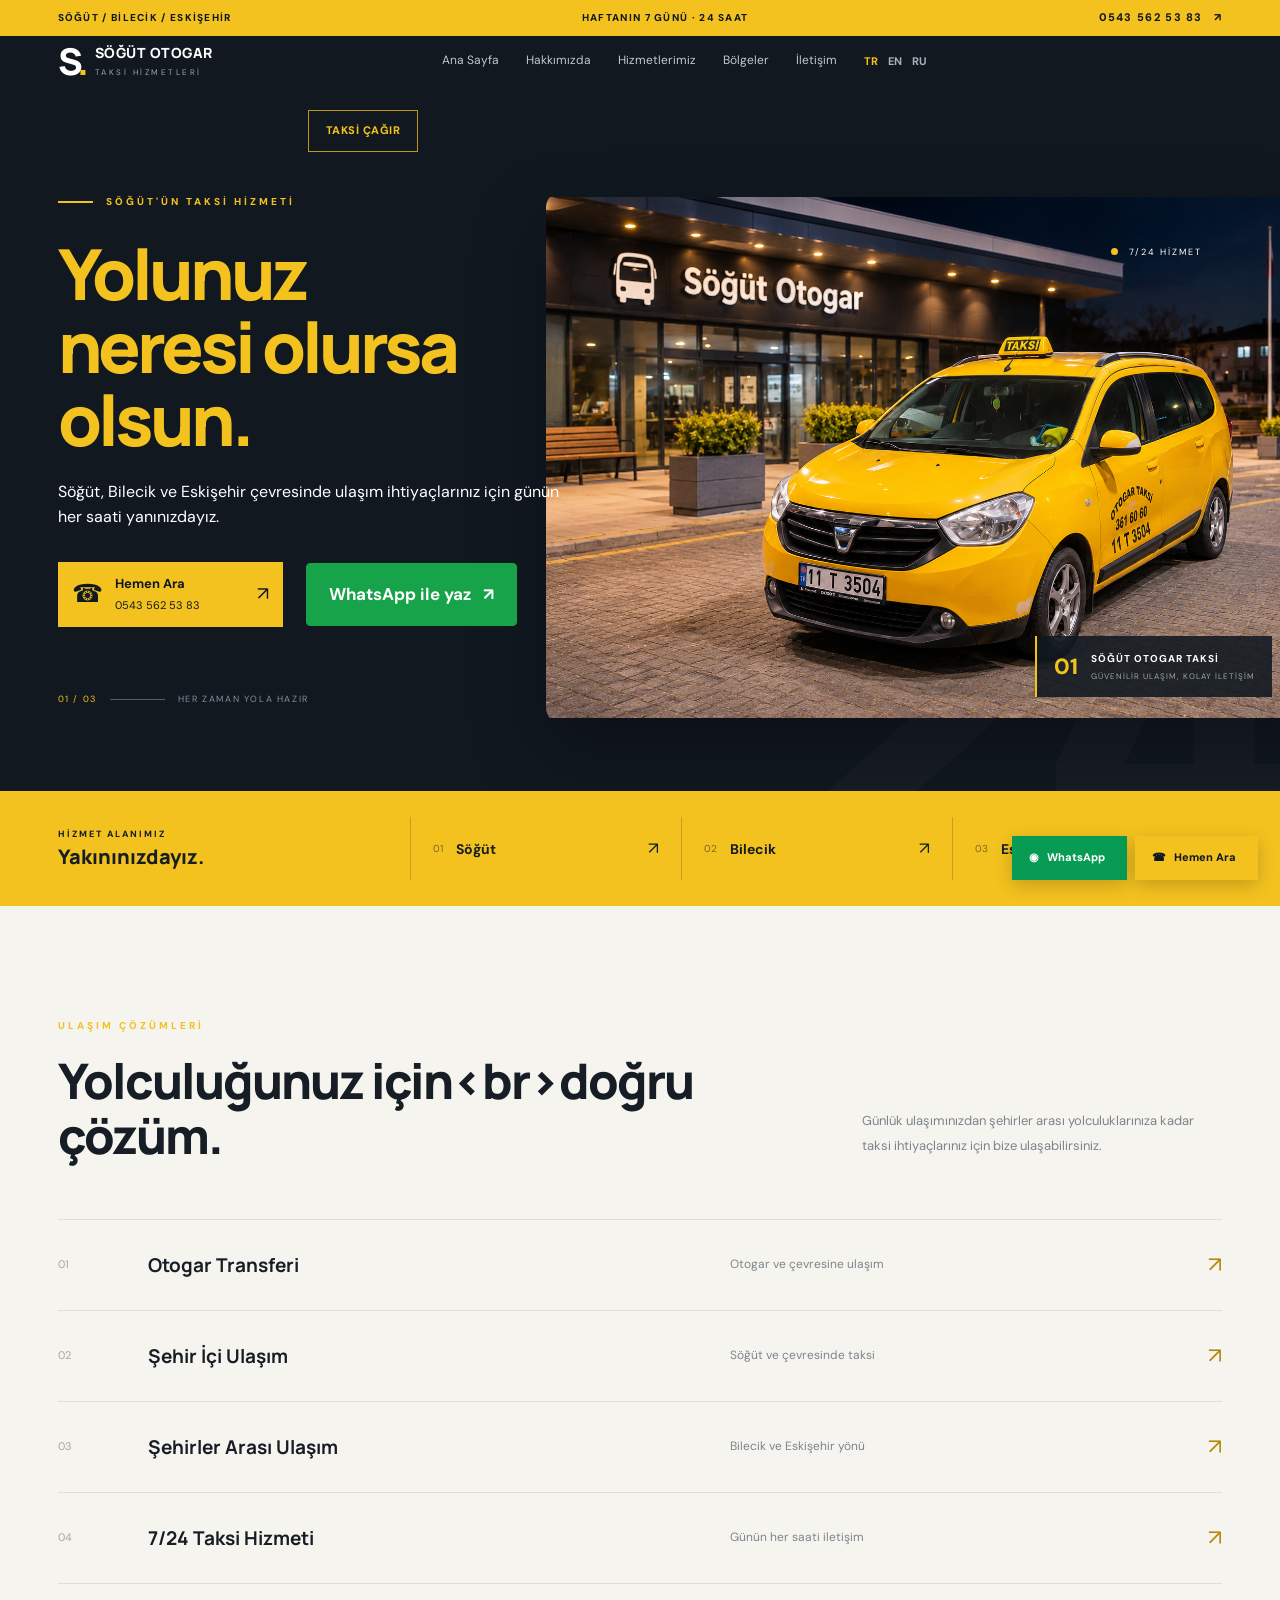
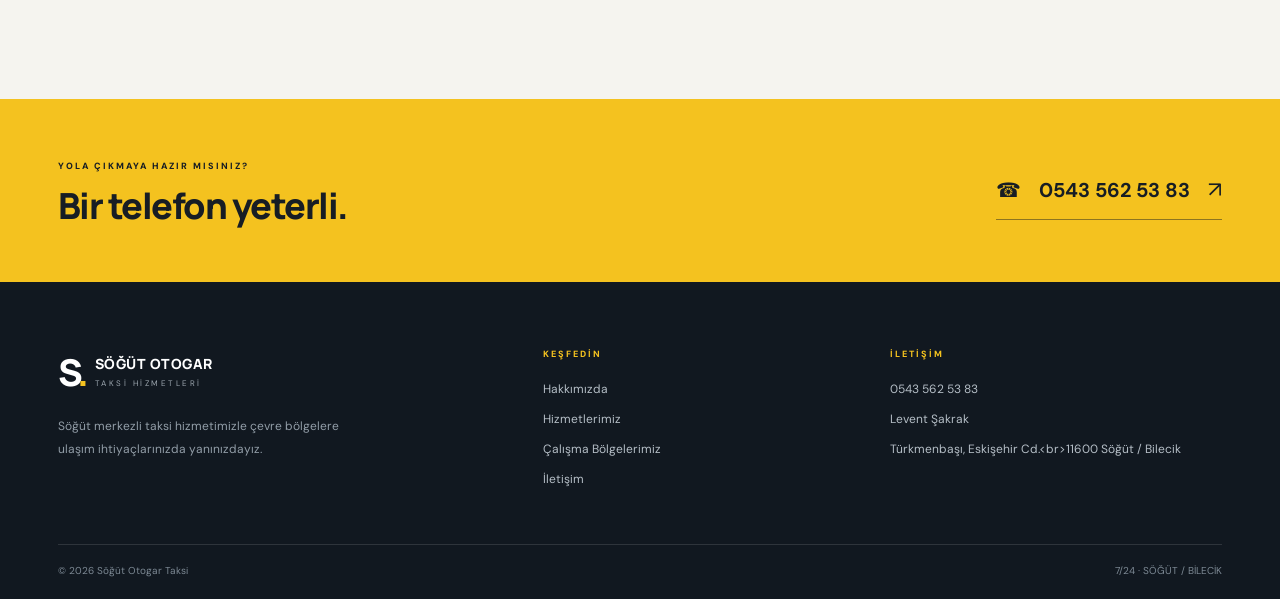
==== index.html @ 44d6ce93 "Initial commit - Sogut Otogar Taksi website" ====
<!doctype html>
<html lang="tr">
  <head>
    <meta charset="UTF-8" />
    <meta name="viewport" content="width=device-width, initial-scale=1.0" />
    <meta name="theme-color" content="#111820" />

    <title>Söğüt Otogar Taksi — 7/24 Güvenilir Ulaşım</title>
    <meta
      name="description"
      content="Söğüt Otogar Taksi. Söğüt, Bilecik ve Eskişehir çevresinde 7/24 taksi hizmeti. Hemen arayın: 0543 562 53 83."
      data-i18n-meta="meta.description"
    />

    <link rel="preconnect" href="https://fonts.googleapis.com" />
    <link rel="preconnect" href="https://fonts.gstatic.com" crossorigin />
    <link
      href="https://fonts.googleapis.com/css2?family=DM+Sans:wght@400;500;600;700&family=Manrope:wght@400;500;600;700;800&display=swap"
      rel="stylesheet"
    />

    <link rel="stylesheet" href="css/style.css" />
    <link rel="stylesheet" href="css/responsive.css" />
    <script src="js/main.js" defer></script>
  </head>

  <body>
    <div class="announcement">
      <div class="container announcement-inner">
        <span data-i18n="common.location">SÖĞÜT / BİLECİK / ESKİŞEHİR</span>
        <span data-i18n="common.open24">HAFTANIN 7 GÜNÜ · 24 SAAT</span>
        <a href="tel:+905435625383">0543 562 53 83 <span>↗</span></a>
      </div>
    </div>

    <header class="header">
      <div class="container header-inner">
        <a href="index.html" class="brand">
          <span class="brand-icon">S<span>.</span></span>
          <span class="brand-text">
            <strong>SÖĞÜT OTOGAR</strong>
            <small data-i18n="common.service">TAKSİ HİZMETLERİ</small>
          </span>
        </a>

        <button
          class="menu-toggle"
          aria-label="Menüyü aç"
          aria-expanded="false"
        >
          <span></span>
          <span></span>
        </button>

        <nav class="navigation">
          <a href="index.html" data-i18n="nav.home">Ana Sayfa</a>
          <a href="hakkimizda.html" data-i18n="nav.about">Hakkımızda</a>
          <a href="hizmetlerimiz.html" data-i18n="nav.services"
            >Hizmetlerimiz</a
          >
          <a href="bolgeler.html" data-i18n="nav.regions">Bölgeler</a>
          <a href="iletisim.html" data-i18n="nav.contact">İletişim</a>
        </nav>

        <div class="language-switcher">
          <button class="lang-btn active" data-lang="tr" type="button">
            TR
          </button>

          <button class="lang-btn" data-lang="en" type="button">EN</button>

          <button class="lang-btn" data-lang="ru" type="button">RU</button>
        </div>

        <a href="tel:+905435625383" class="header-call" data-i18n="nav.call">
          TAKSİ ÇAĞIR
        </a>
      </div>
    </header>

    <main>
      <!-- HERO -->
      <section class="hero">
        <div class="container hero-layout">
          <div class="hero-copy">
            <div class="hero-overline">
              <span class="yellow-line"></span>
              <span data-i18n="home.eyebrow">SÖĞÜT'ÜN TAKSİ HİZMETİ</span>
            </div>

            <h1>
              <span data-i18n="home.title1">Yolunuz</span><br />
              <span data-i18n="home.title2">neresi olursa</span><br />
              <span data-i18n="home.title3">olsun.</span>
            </h1>

            <p data-i18n="home.description">
              Söğüt, Bilecik ve Eskişehir çevresinde ulaşım ihtiyaçlarınız için
              günün her saati yanınızdayız.
            </p>

            <div class="hero-buttons">
              <a href="tel:+905435625383" class="button-primary">
                <span class="button-phone">☎</span>
                <span>
                  <strong data-i18n="common.call">Hemen Ara</strong>
                  <small>0543 562 53 83</small>
                </span>
                <span class="button-arrow">↗</span>
              </a>

              <a
                href="https://wa.me/905435625383"
                target="_blank"
                rel="noopener noreferrer"
                class="button-secondary"
              >
                <span data-i18n="common.whatsapp">WhatsApp ile yaz</span>
                <span>↗</span>
              </a>
            </div>

            <div class="hero-bottom-info">
              <span>01 / 03</span>
              <span class="info-line"></span>
              <span data-i18n="home.ready">HER ZAMAN YOLA HAZIR</span>
            </div>
          </div>

          <div class="hero-visual">
            <div class="visual-label">
              <span class="label-dot"></span>
              <span data-i18n="common.openService">7/24 HİZMET</span>
            </div>

            <img
              src="assets/images/hero-taxi.webp"
              alt="Söğüt Otogar Taksi aracı"
              class="hero-taxi-image"
              fetchpriority="high"
            />

            <div class="visual-caption">
              <span>01</span>
              <div>
                <strong>SÖĞÜT OTOGAR TAKSİ</strong>
                <small data-i18n="home.caption"
                  >GÜVENİLİR ULAŞIM, KOLAY İLETİŞİM</small
                >
              </div>
            </div>
          </div>
        </div>

        <div class="hero-background-number">24</div>
      </section>

      <!-- SERVICE AREAS -->
      <section class="quick-info">
        <div class="container quick-info-inner">
          <div class="quick-info-title">
            <span data-i18n="home.area">HİZMET ALANIMIZ</span>
            <strong data-i18n="home.near">Yakınınızdayız.</strong>
          </div>

          <a href="bolgeler.html" class="location-item">
            <span>01</span>
            <strong>Söğüt</strong>
            <i>↗</i>
          </a>

          <a href="bolgeler.html" class="location-item">
            <span>02</span>
            <strong>Bilecik</strong>
            <i>↗</i>
          </a>

          <a href="bolgeler.html" class="location-item">
            <span>03</span>
            <strong>Eskişehir</strong>
            <i>↗</i>
          </a>
        </div>
      </section>

      <!-- SERVICES -->
      <section class="services">
        <div class="container">
          <div class="section-top">
            <div>
              <span class="section-label" data-i18n="services.eyebrow"
                >NE SUNUYORUZ?</span
              >
              <h2 data-i18n="services.homeHeading">
                Yolculuğunuz için<br />doğru çözüm.
              </h2>
            </div>

            <p data-i18n="services.homeDescription">
              Günlük ulaşımınızdan şehirler arası yolculuklarınıza kadar taksi
              ihtiyaçlarınız için bize ulaşabilirsiniz.
            </p>
          </div>

          <div class="service-list">
            <a href="hizmetlerimiz.html" class="service-row">
              <span class="service-number">01</span>
              <span class="service-name" data-i18n="services.s1"
                >Otogar Transferi</span
              >
              <span class="service-description" data-i18n="services.s1short"
                >Otogar ve çevresine ulaşım</span
              >
              <span class="service-arrow">↗</span>
            </a>

            <a href="hizmetlerimiz.html" class="service-row">
              <span class="service-number">02</span>
              <span class="service-name" data-i18n="services.s2"
                >Şehir İçi Ulaşım</span
              >
              <span class="service-description" data-i18n="services.s2short"
                >Söğüt ve çevresinde taksi</span
              >
              <span class="service-arrow">↗</span>
            </a>

            <a href="hizmetlerimiz.html" class="service-row">
              <span class="service-number">03</span>
              <span class="service-name" data-i18n="services.s3"
                >Şehirler Arası</span
              >
              <span class="service-description" data-i18n="services.s3short"
                >Bilecik ve Eskişehir yönü</span
              >
              <span class="service-arrow">↗</span>
            </a>

            <a href="hizmetlerimiz.html" class="service-row">
              <span class="service-number">04</span>
              <span class="service-name" data-i18n="services.s4"
                >7/24 Taksi</span
              >
              <span class="service-description" data-i18n="services.s4short"
                >Günün her saati iletişim</span
              >
              <span class="service-arrow">↗</span>
            </a>
          </div>
        </div>
      </section>

      <!-- CONTACT BANNER -->
      <section class="contact-banner">
        <div class="container contact-banner-inner">
          <div>
            <span data-i18n="home.bannerEyebrow"
              >YOLA ÇIKMAYA HAZIR MISINIZ?</span
            >
            <h2 data-i18n="home.bannerTitle">Bir telefon yeterli.</h2>
          </div>

          <a href="tel:+905435625383" class="banner-phone">
            <span>☎</span>
            <strong>0543 562 53 83</strong>
            <i>↗</i>
          </a>
        </div>
      </section>
    </main>

    <!-- FOOTER -->
    <footer class="footer">
      <div class="container footer-main">
        <div class="footer-brand">
          <a href="index.html" class="brand">
            <span class="brand-icon">S<span>.</span></span>
            <span class="brand-text">
              <strong>SÖĞÜT OTOGAR</strong>
              <small data-i18n="common.service">TAKSİ HİZMETLERİ</small>
            </span>
          </a>

          <p data-i18n="common.footer">
            Söğüt merkezli taksi hizmetimizle çevre bölgelere ulaşım
            ihtiyaçlarınızda yanınızdayız.
          </p>
        </div>

        <div class="footer-column">
          <span data-i18n="common.discover">KEŞFEDİN</span>
          <a href="hakkimizda.html" data-i18n="nav.about">Hakkımızda</a>
          <a href="hizmetlerimiz.html" data-i18n="nav.services"
            >Hizmetlerimiz</a
          >
          <a href="bolgeler.html" data-i18n="footer.areas"
            >Çalışma Bölgelerimiz</a
          >
          <a href="iletisim.html" data-i18n="nav.contact">İletişim</a>
        </div>

        <div class="footer-column">
          <span data-i18n="common.contact">İLETİŞİM</span>
          <a href="tel:+905435625383">0543 562 53 83</a>
          <p>Levent Şakrak</p>
          <p data-i18n="common.addressText">
            Türkmenbaşı, Eskişehir Cd.<br />11600 Söğüt / Bilecik
          </p>
        </div>
      </div>

      <div class="container footer-bottom">
        <span>© <span data-year></span> Söğüt Otogar Taksi</span>
        <span>7/24 · SÖĞÜT / BİLECİK</span>
      </div>
    </footer>

    <!-- FLOATING CONTACT -->
    <div class="floating-contact">
      <a
        href="https://wa.me/905435625383"
        target="_blank"
        rel="noopener noreferrer"
        class="floating-whatsapp"
      >
        <span>◉</span>
        <span data-i18n="common.whatsappShort">WhatsApp</span>
      </a>

      <a href="tel:+905435625383" class="floating-call">
        <span>☎</span>
        <span data-i18n="common.call">Hemen Ara</span>
      </a>
    </div>
  </body>
</html>
---- css/style.css ----
:root {
  --dark: #111820;
  --dark-soft: #1a2631;
  --yellow: #f4c21f;
  --paper: #f5f4ef;
  --white: #ffffff;
  --text: #171d24;
  --muted: #7d858b;
  --line: #deded8;
  --container: 1220px;
}

* {
  margin: 0;
  padding: 0;
  box-sizing: border-box;
}

html {
  scroll-behavior: smooth;
}

body {
  font-family: "DM Sans", sans-serif;
  color: var(--text);
  background: var(--paper);
  line-height: 1.6;
}

a {
  color: inherit;
  text-decoration: none;
}

.container {
  width: min(91%, var(--container));
  margin: auto;
}

/* TOP BAR */

.announcement {
  background: var(--yellow);
  color: var(--dark);
  font-size: 10px;
  font-weight: 800;
  letter-spacing: 1.3px;
}

.announcement-inner {
  min-height: 36px;
  display: flex;
  justify-content: space-between;
  align-items: center;
}

.announcement a {
  font-size: 11px;
}

.announcement a span {
  margin-left: 7px;
}

/* HEADER */

.header {
  height: 88px;
  background: var(--dark);
  color: white;
  position: relative;
  z-index: 100;
}

.header-inner {
  height: 100%;
  display: flex;
  align-items: center;
  justify-content: space-between;
  gap: 30px;
}

.brand {
  display: flex;
  align-items: center;
  gap: 11px;
}

.brand-icon {
  font:
    800 37px "Manrope",
    sans-serif;
  color: white;
  letter-spacing: -5px;
}

.brand-icon span {
  color: var(--yellow);
}

.brand-text strong,
.brand-text small {
  display: block;
}

.brand-text strong {
  font:
    800 14px "Manrope",
    sans-serif;
  letter-spacing: 0.5px;
}

.brand-text small {
  color: #9da7af;
  font-size: 8px;
  letter-spacing: 2.5px;
  margin-top: 4px;
}

.navigation {
  display: flex;
  align-items: center;
  gap: 29px;
}

.navigation a {
  font-size: 12px;
  color: #c1c8ce;
  transition: color 0.2s;
}

.navigation a:hover,
.navigation a.active {
  color: var(--yellow);
}

.header-call {
  border: 1px solid rgba(244, 194, 31, 0.75);
  color: var(--yellow);
  padding: 11px 17px;
  font-size: 11px;
  font-weight: 800;
  letter-spacing: 0.5px;
  transition: 0.2s;
}

.header-call:hover {
  color: var(--dark);
  background: var(--yellow);
}

/* HERO */

.hero {
  min-height: 625px;
  position: relative;
  overflow: hidden;
  background: var(--dark);
  color: white;
  display: flex;
  align-items: center;
}

.hero-layout {
  display: grid;
  grid-template-columns: 0.9fr 1.1fr;
  align-items: center;
  position: relative;
  z-index: 2;
}

.hero-copy {
  padding: 70px 0 85px;
  position: relative;
  z-index: 3;
}

.hero-overline,
.section-label {
  font-size: 10px;
  font-weight: 800;
  letter-spacing: 3px;
  color: var(--yellow);
}

.hero-overline {
  display: flex;
  align-items: center;
  gap: 13px;
}

.yellow-line {
  width: 35px;
  height: 2px;
  background: var(--yellow);
}

.hero h1 {
  font:
    800 clamp(48px, 5.5vw, 75px)/1.04 "Manrope",
    sans-serif;
  letter-spacing: -4px;
  margin: 27px 0 22px;
}

.hero h1 span {
  color: var(--yellow);
}

.hero-description {
  max-width: 420px;
  color: #b8c0c6;
  font-size: 15px;
  line-height: 1.9;
}

.hero-buttons {
  display: flex;
  align-items: center;
  gap: 23px;
  margin-top: 32px;
}

.button-primary {
  min-width: 225px;
  min-height: 65px;
  background: var(--yellow);
  color: var(--dark);
  display: flex;
  align-items: center;
  gap: 12px;
  padding: 10px 14px;
  transition:
    background 0.2s,
    transform 0.2s;
}

.button-primary:hover {
  background: #ffda4f;
  transform: translateY(-3px);
}

.button-phone {
  font-size: 25px;
}

.button-primary strong,
.button-primary small {
  display: block;
}

.button-primary strong {
  font-size: 13px;
}

.button-primary small {
  font-size: 11px;
  margin-top: 3px;
}

.button-arrow {
  margin-left: auto;
  font-size: 19px;
}

.button-secondary {
  display: inline-flex;
  align-items: center;
  justify-content: center;
  gap: 12px;

  background: #16a34a;
  color: #ffffff;

  padding: 17px 22px;
  border: 1px solid #16a34a;
  border-radius: 4px;

  font-size: 12px;
  font-weight: 700;

  transition:
    background 0.25s,
    transform 0.25s;
}

.button-secondary span {
  color: #ffffff;
  font-size: 17px;
}

.button-secondary:hover {
  background: #12833d;
  border-color: #12833d;
  transform: translateY(-2px);
}

.hero-bottom-info {
  display: flex;
  align-items: center;
  gap: 13px;
  margin-top: 65px;
  color: #85909b;
  font-size: 9px;
  letter-spacing: 1.6px;
}

.hero-bottom-info > span:first-child {
  color: var(--yellow);
}

.info-line {
  width: 55px;
  height: 1px;
  background: #53606b;
}

.hero-visual {
  height: 535px;
  position: relative;
  display: flex;
  align-items: center;
  justify-content: center;
  margin-right: -70px;
}

.hero-visual::before {
  content: "";
  position: absolute;
  width: 490px;
  height: 490px;
  border: 1px solid rgba(244, 194, 31, 0.22);
  border-radius: 50%;
  right: 5%;
  top: 4%;
}

.hero-visual img {
  width: 110%;
  height: 100%;
  object-fit: contain;
  position: relative;
  z-index: 1;
  filter: drop-shadow(0 30px 35px rgba(0, 0, 0, 0.3));
}

.visual-label {
  position: absolute;
  z-index: 3;
  top: 55px;
  right: 90px;
  font-size: 9px;
  letter-spacing: 2px;
  color: white;
}

.label-dot {
  display: inline-block;
  width: 7px;
  height: 7px;
  border-radius: 50%;
  background: var(--yellow);
  margin-right: 7px;
}

.visual-caption {
  position: absolute;
  z-index: 3;
  bottom: 28px;
  right: 20px;
  display: flex;
  gap: 13px;
  align-items: center;
  padding: 13px 17px;
  background: rgba(17, 24, 32, 0.88);
  border-left: 2px solid var(--yellow);
}

.visual-caption > span {
  font-size: 22px;
  color: var(--yellow);
  font-weight: 800;
}

.visual-caption strong,
.visual-caption small {
  display: block;
}

.visual-caption strong {
  font-size: 10px;
  letter-spacing: 1px;
}

.visual-caption small {
  font-size: 8px;
  color: #9ba5ad;
  letter-spacing: 1px;
  margin-top: 3px;
}

.hero-background-number {
  position: absolute;
  right: -25px;
  bottom: -130px;
  color: rgba(255, 255, 255, 0.025);
  font:
    800 440px "Manrope",
    sans-serif;
  line-height: 1;
}

/* QUICK INFO */

.quick-info {
  background: var(--yellow);
}

.quick-info-inner {
  display: grid;
  grid-template-columns: 1.3fr repeat(3, 1fr);
  align-items: center;
  min-height: 115px;
}

.quick-info-title span,
.quick-info-title strong {
  display: block;
}

.quick-info-title span {
  font-size: 9px;
  font-weight: 800;
  letter-spacing: 2px;
}

.quick-info-title strong {
  font:
    800 20px "Manrope",
    sans-serif;
  margin-top: 2px;
}

.location-item {
  display: flex;
  align-items: center;
  gap: 13px;
  padding: 18px 22px;
  border-left: 1px solid rgba(17, 24, 32, 0.2);
  transition: background 0.2s;
}

.location-item:hover {
  background: rgba(255, 255, 255, 0.22);
}

.location-item span {
  font-size: 10px;
  opacity: 0.55;
}

.location-item strong {
  font-size: 14px;
  flex: 1;
}

.location-item i {
  font-style: normal;
  font-size: 17px;
}

/* SERVICES */

.services {
  padding: 105px 0 115px;
  background: var(--paper);
}

.section-top {
  display: flex;
  justify-content: space-between;
  align-items: end;
  gap: 50px;
  margin-bottom: 55px;
}

.section-top h2 {
  font:
    800 clamp(35px, 4vw, 49px)/1.13 "Manrope",
    sans-serif;
  letter-spacing: -2px;
  margin-top: 16px;
}

.section-top > p {
  max-width: 360px;
  color: var(--muted);
  font-size: 13px;
  line-height: 1.9;
  padding-bottom: 5px;
}

.service-list {
  border-top: 1px solid var(--line);
}

.service-row {
  display: grid;
  grid-template-columns: 70px 1.3fr 1fr 40px;
  align-items: center;
  gap: 20px;
  min-height: 91px;
  border-bottom: 1px solid var(--line);
  transition:
    padding 0.25s,
    background 0.25s;
}

.service-row:hover {
  padding: 0 18px;
  background: rgba(255, 255, 255, 0.65);
}

.service-number {
  color: #a4a69f;
  font-size: 11px;
}

.service-name {
  font:
    700 19px "Manrope",
    sans-serif;
}

.service-description {
  color: var(--muted);
  font-size: 12px;
}

.service-arrow {
  color: #b18a0a;
  font-size: 22px;
  text-align: right;
}

/* CONTACT BANNER */

.contact-banner {
  background: var(--yellow);
  padding: 52px 0;
}

.contact-banner-inner {
  display: flex;
  justify-content: space-between;
  align-items: center;
  gap: 30px;
}

.contact-banner-inner > div > span {
  font-size: 9px;
  font-weight: 800;
  letter-spacing: 2px;
}

.contact-banner h2 {
  font:
    800 36px "Manrope",
    sans-serif;
  letter-spacing: -1.5px;
  margin-top: 5px;
}

.banner-phone {
  display: flex;
  align-items: center;
  gap: 18px;
  border-bottom: 1px solid rgba(17, 24, 32, 0.45);
  padding: 12px 0;
  font-size: 20px;
}

.banner-phone i {
  font-style: normal;
  font-size: 22px;
}

/* FOOTER */

.footer {
  background: var(--dark);
  color: white;
  padding: 65px 0 20px;
}

.footer-main {
  display: grid;
  grid-template-columns: 1.5fr 1fr 1.2fr;
  gap: 70px;
  padding-bottom: 55px;
}

.footer-brand p {
  max-width: 300px;
  margin-top: 18px;
  color: #929da7;
  font-size: 12px;
  line-height: 1.9;
}

.footer-column {
  display: flex;
  flex-direction: column;
  align-items: flex-start;
  gap: 11px;
}

.footer-column > span:first-child {
  color: var(--yellow);
  font-size: 9px;
  font-weight: 800;
  letter-spacing: 2px;
  margin-bottom: 7px;
}

.footer-column a,
.footer-column p {
  font-size: 12px;
  color: #b5bec6;
}

.footer-column a:hover {
  color: var(--yellow);
}

.footer-bottom {
  display: flex;
  justify-content: space-between;
  border-top: 1px solid rgba(255, 255, 255, 0.12);
  padding-top: 18px;
  color: #7d8994;
  font-size: 10px;
}

/* FLOATING CONTACT */

.floating-contact {
  position: fixed;
  right: 22px;
  bottom: 20px;
  z-index: 1000;
  display: flex;
  gap: 8px;
}

.floating-contact a {
  padding: 13px 17px;
  font-size: 11px;
  font-weight: 800;
  box-shadow: 0 5px 18px rgba(0, 0, 0, 0.2);
}

.floating-whatsapp {
  background: #079b54;
  color: white;
}

.floating-call {
  background: var(--yellow);
  color: var(--dark);
}

.floating-contact a span {
  margin-right: 5px;
}

/* ACCESSIBILITY */

a:focus-visible,
button:focus-visible {
  outline: 3px solid #e0a900;
  outline-offset: 4px;
}

.hero-taxi-image {
  display: block;
  width: 100%;
  height: 100%;
  object-fit: cover;
  object-position: center;
  border-radius: 18px;
}

/* HEADER DÜZENİ */
@media (min-width: 901px) {
  .header-inner {
    display: grid;
    grid-template-columns: 1fr auto 1fr;
    align-items: center;
    gap: 24px;
  }

  .header-inner .brand {
    justify-self: start;
  }

  .header-inner .navigation {
    justify-self: center;
    display: flex;
    align-items: center;
    gap: 27px;
  }

  .header-inner .header-call {
    justify-self: end;
  }

  .header-inner .menu-toggle {
    display: none;
  }
}

/* HEADER GENEL HİZASI */
.header-inner {
  min-height: 82px;
}

.header-inner .navigation a {
  white-space: nowrap;
}

/* MOBİL HEADER */
@media (max-width: 900px) {
  .header-inner {
    display: flex;
    justify-content: space-between;
    align-items: center;
    gap: 12px;
  }

  .header-inner .header-call {
    display: none;
  }
}

/* LANGUAGE SWITCHER */
.language-switch {
  display: flex;
  align-items: center;
  gap: 7px;
  margin-left: auto;
  margin-right: 18px;
  white-space: nowrap;
}

.lang-btn {
  border: 0;
  background: transparent;
  color: #aab3bd;
  font:
    700 11px "DM Sans",
    sans-serif;
  cursor: pointer;
  padding: 7px 3px;
  transition: color 0.2s ease;
}

.lang-btn:hover,
.lang-btn.active {
  color: var(--yellow);
}

.language-switch > span {
  color: #59636e;
  font-size: 11px;
}

@media (max-width: 900px) {
  .language-switch {
    margin-left: auto;
    margin-right: 8px;
  }
}
---- css/responsive.css ----
@media (max-width: 1050px) {
  .navigation {
    gap: 16px;
  }

  .navigation a {
    font-size: 11px;
  }

  .hero-layout {
    grid-template-columns: 0.95fr 1.05fr;
  }

  .hero-visual {
    margin-right: -35px;
  }

  .hero-visual img {
    width: 115%;
  }
}

@media (max-width: 800px) {
  .header {
    height: 72px;
  }

  .menu-toggle {
    display: flex;
    flex-direction: column;
    gap: 6px;
    background: none;
    border: 0;
    padding: 10px;
    cursor: pointer;
  }

  .menu-toggle span {
    display: block;
    width: 23px;
    height: 2px;
    background: white;
  }

  .navigation {
    display: none;
    position: absolute;
    top: 72px;
    left: 0;
    right: 0;
    padding: 24px 5%;
    background: var(--dark-soft);
    flex-direction: column;
    align-items: flex-start;
    gap: 18px;
  }

  .navigation.open {
    display: flex;
  }

  .header-call {
    display: none;
  }

  .hero {
    padding: 55px 0 45px;
  }

  .hero-layout {
    grid-template-columns: 1fr;
  }

  .hero-copy {
    padding: 20px 0 10px;
  }

  .hero-visual {
    height: 380px;
    margin: 0;
  }

  .hero-visual img {
    height: 100%;
    width: 100%;
  }

  .hero-visual::before {
    width: 350px;
    height: 350px;
  }

  .quick-info-inner {
    grid-template-columns: 1fr 1fr;
    padding: 20px 0;
  }

  .quick-info-title {
    padding: 15px;
  }

  .location-item {
    border-left: 0;
    border-top: 1px solid rgba(17, 24, 32, 0.2);
  }

  .section-top {
    align-items: flex-start;
    flex-direction: column;
    gap: 20px;
  }

  .section-top > p {
    max-width: 520px;
  }

  .footer-main {
    grid-template-columns: 1fr 1fr;
    gap: 35px;
  }

  .footer-brand {
    grid-column: 1 / -1;
  }
}

@media (max-width: 520px) {
  .announcement-inner {
    min-height: 33px;
  }

  .announcement-inner > span:nth-child(2) {
    display: none;
  }

  .announcement {
    font-size: 9px;
  }

  .brand-icon {
    font-size: 32px;
  }

  .brand-text strong {
    font-size: 12px;
  }

  .hero h1 {
    font-size: 45px;
    letter-spacing: -2.5px;
  }

  .hero-description {
    font-size: 13px;
  }

  .hero-buttons {
    align-items: flex-start;
    flex-direction: column;
    gap: 12px;
  }

  .button-secondary {
    margin-left: 3px;
  }

  .hero-bottom-info {
    margin-top: 40px;
  }

  .hero-visual {
    height: 260px;
  }

  .hero-visual::before {
    width: 245px;
    height: 245px;
  }

  .visual-label {
    top: 10px;
    right: 10px;
  }

  .visual-caption {
    bottom: 5px;
    right: 0;
    padding: 9px 12px;
  }

  .quick-info-inner {
    grid-template-columns: 1fr 1fr;
  }

  .quick-info-title {
    grid-column: 1 / -1;
  }

  .location-item {
    padding: 14px 10px;
  }

  .services {
    padding: 70px 0;
  }

  .section-top h2 {
    font-size: 35px;
  }

  .service-row {
    grid-template-columns: 35px 1fr 25px;
    gap: 10px;
    min-height: 78px;
  }

  .service-name {
    font-size: 14px;
  }

  .service-description {
    display: none;
  }

  .contact-banner-inner {
    align-items: flex-start;
    flex-direction: column;
  }

  .contact-banner h2 {
    font-size: 30px;
  }

  .banner-phone {
    font-size: 16px;
  }

  .footer-main {
    grid-template-columns: 1fr;
    gap: 30px;
  }

  .footer-brand {
    grid-column: auto;
  }

  .footer-bottom {
    flex-direction: column;
    gap: 7px;
  }

  .floating-contact {
    left: 10px;
    right: 10px;
    bottom: 10px;
  }

  .floating-contact a {
    flex: 1;
    text-align: center;
    padding: 13px 7px;
  }

  .footer {
    padding-bottom: 95px;
  }
}

/* MOBİL SABİT İLETİŞİM BUTONLARI */
@media (max-width: 600px) {
  .floating-contact {
    position: fixed;
    z-index: 999;
    left: 12px;
    right: 12px;
    bottom: calc(12px + env(safe-area-inset-bottom));
    display: flex;
    gap: 10px;
    justify-content: center;
  }

  .floating-contact a {
    flex: 1;
    min-height: 48px;
    display: flex;
    justify-content: center;
    align-items: center;
    gap: 7px;
    padding: 0 10px;
    border-radius: 8px;
    font-size: 12px;
    white-space: nowrap;
  }
}
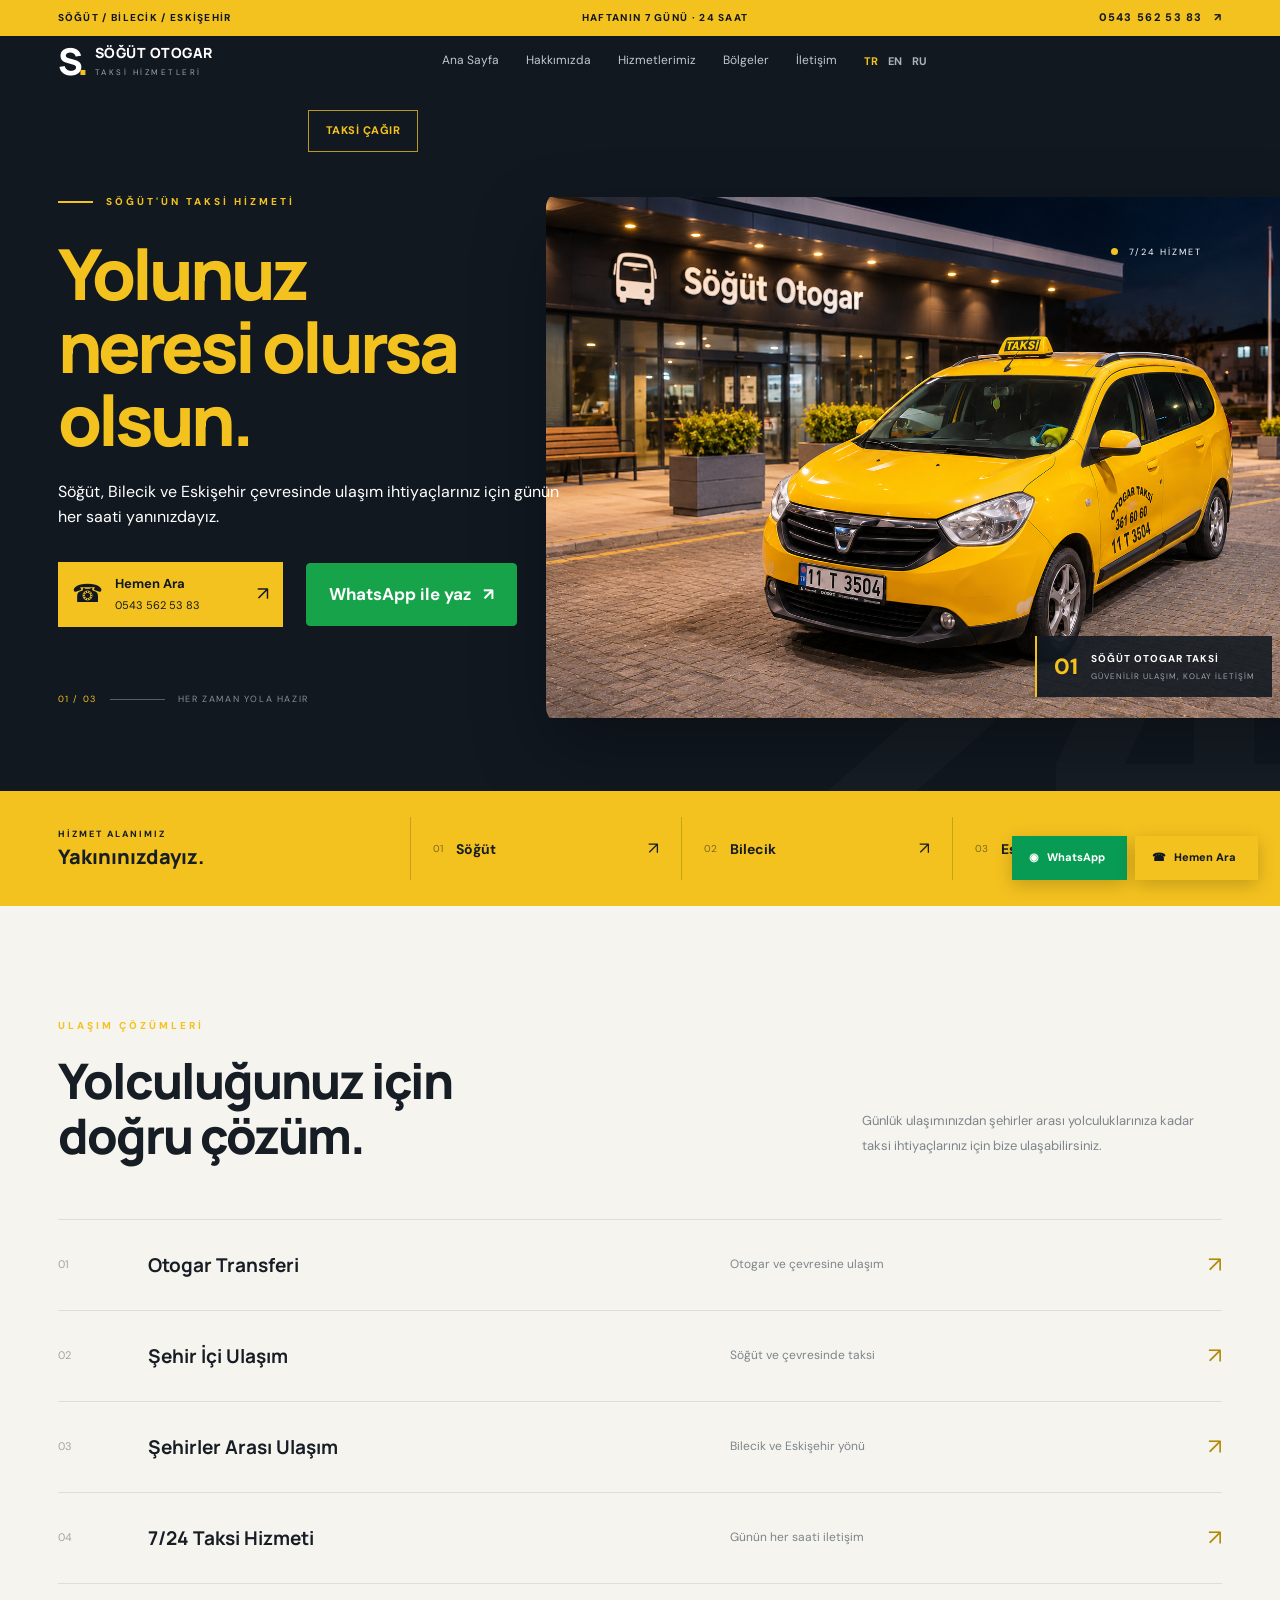
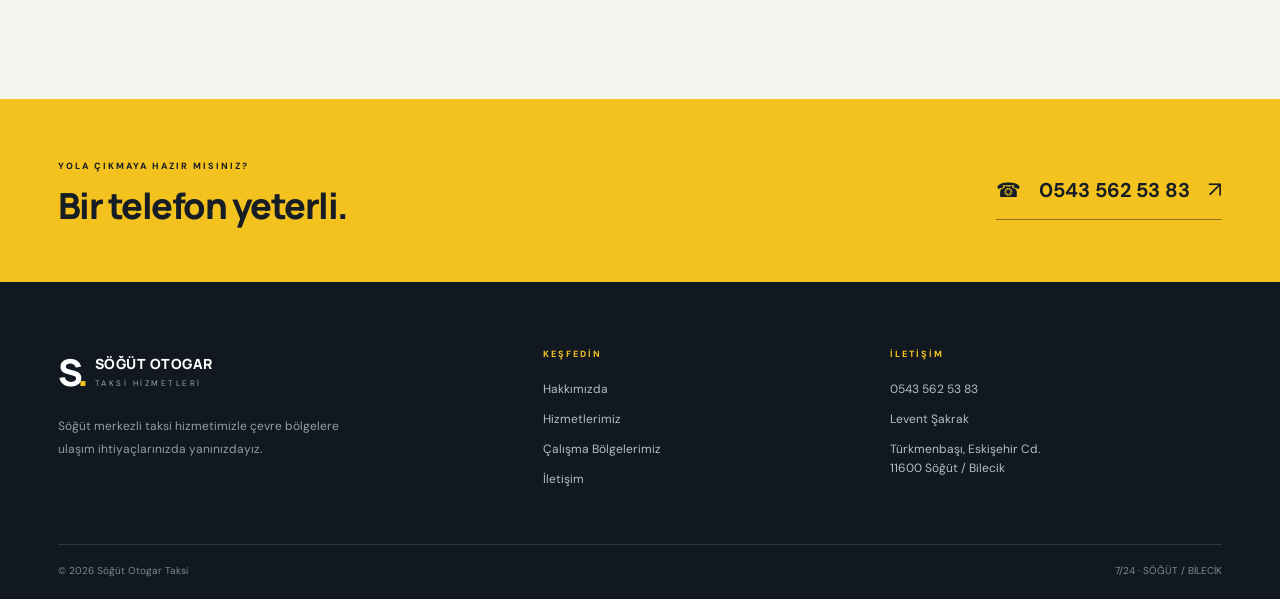
==== commit 8d5d1478: "updated site" ====
--- a/index.html
+++ b/index.html
@@ -5,46 +5,146 @@
     <meta name="viewport" content="width=device-width, initial-scale=1.0" />
     <meta name="theme-color" content="#111820" />
 
-    <title>Söğüt Otogar Taksi — 7/24 Güvenilir Ulaşım</title>
+    <!-- PRIMARY SEO -->
+    <title>Söğüt Otogar Taksi | 7/24 Taksi Hizmeti – Bilecik</title>
+
     <meta
       name="description"
-      content="Söğüt Otogar Taksi. Söğüt, Bilecik ve Eskişehir çevresinde 7/24 taksi hizmeti. Hemen arayın: 0543 562 53 83."
+      content="Söğüt Otogar Taksi ile 7/24 güvenilir ulaşım. Söğüt, Bilecik ve Eskişehir yönünde otogar transferi, şehir içi ve şehirler arası taksi hizmeti. Hemen arayın: 0543 562 53 83."
       data-i18n-meta="meta.description"
     />
 
+    <meta name="robots" content="index, follow, max-image-preview:large" />
+    <meta name="author" content="Söğüt Otogar Taksi" />
+
+    <link rel="canonical" href="https://sogutotogartaksi.com/" />
+
+    <!-- OPEN GRAPH -->
+    <meta property="og:type" content="website" />
+    <meta property="og:locale" content="tr_TR" />
+    <meta property="og:site_name" content="Söğüt Otogar Taksi" />
+
+    <meta
+      property="og:title"
+      data-i18n-meta="home.pageTitle"
+      content="Söğüt Otogar Taksi | 7/24 Taksi Hizmeti – Bilecik"
+    />
+
+    <meta
+      property="og:description"
+      data-i18n-meta="meta.description"
+      content="Söğüt, Bilecik ve Eskişehir çevresinde 7/24 taksi ve transfer hizmeti."
+    />
+
+    <meta property="og:url" content="https://sogutotogartaksi.com/" />
+
+    <meta
+      property="og:image"
+      content="https://sogutotogartaksi.com/assets/images/hero-taxi.webp"
+    />
+
+    <meta property="og:image:alt" content="Söğüt Otogar Taksi aracı" />
+
+    <!-- TWITTER / X -->
+    <meta name="twitter:card" content="summary_large_image" />
+
+    <meta
+      name="twitter:title"
+      data-i18n-meta="home.pageTitle"
+      content="Söğüt Otogar Taksi | 7/24 Taksi Hizmeti"
+    />
+
+    <meta
+      name="twitter:description"
+      data-i18n-meta="meta.description"
+      content="Söğüt, Bilecik ve Eskişehir çevresinde 7/24 taksi hizmeti."
+    />
+
+    <meta
+      name="twitter:image"
+      content="https://sogutotogartaksi.com/assets/images/hero-taxi.webp"
+    />
+
+    <!-- LOCAL BUSINESS STRUCTURED DATA -->
+    <script type="application/ld+json">
+      {
+        "@context": "https://schema.org",
+        "@type": "LocalBusiness",
+        "name": "Söğüt Otogar Taksi",
+        "url": "https://sogutotogartaksi.com/",
+        "telephone": "+905435625383",
+        "description": "Söğüt, Bilecik ve Eskişehir çevresinde 7/24 taksi, otogar transferi ve şehirler arası ulaşım hizmeti.",
+        "address": {
+          "@type": "PostalAddress",
+          "streetAddress": "Türkmenbaşı, Eskişehir Cd.",
+          "addressLocality": "Söğüt",
+          "addressRegion": "Bilecik",
+          "postalCode": "11600",
+          "addressCountry": "TR"
+        },
+        "areaServed": [
+          {
+            "@type": "City",
+            "name": "Söğüt"
+          },
+          {
+            "@type": "AdministrativeArea",
+            "name": "Bilecik"
+          },
+          {
+            "@type": "City",
+            "name": "Eskişehir"
+          }
+        ],
+        "openingHours": "Mo-Su 00:00-23:59"
+      }
+    </script>
+
+    <!-- FONTS -->
     <link rel="preconnect" href="https://fonts.googleapis.com" />
     <link rel="preconnect" href="https://fonts.gstatic.com" crossorigin />
+
     <link
       href="https://fonts.googleapis.com/css2?family=DM+Sans:wght@400;500;600;700&family=Manrope:wght@400;500;600;700;800&display=swap"
       rel="stylesheet"
     />
 
+    <!-- STYLES -->
     <link rel="stylesheet" href="css/style.css" />
     <link rel="stylesheet" href="css/responsive.css" />
+
+    <!-- MAIN JAVASCRIPT -->
     <script src="js/main.js" defer></script>
   </head>
 
   <body>
+    <!-- ANNOUNCEMENT -->
     <div class="announcement">
       <div class="container announcement-inner">
-        <span data-i18n="common.location">SÖĞÜT / BİLECİK / ESKİŞEHİR</span>
-        <span data-i18n="common.open24">HAFTANIN 7 GÜNÜ · 24 SAAT</span>
-        <a href="tel:+905435625383">0543 562 53 83 <span>↗</span></a>
+        <span data-i18n="common.location"> SÖĞÜT / BİLECİK / ESKİŞEHİR </span>
+
+        <span data-i18n="common.open24"> HAFTANIN 7 GÜNÜ · 24 SAAT </span>
+
+        <a href="tel:+905435625383"> 0543 562 53 83 <span>↗</span> </a>
       </div>
     </div>
 
+    <!-- HEADER -->
     <header class="header">
       <div class="container header-inner">
-        <a href="index.html" class="brand">
+        <a href="/" class="brand" aria-label="Söğüt Otogar Taksi ana sayfa">
           <span class="brand-icon">S<span>.</span></span>
+
           <span class="brand-text">
             <strong>SÖĞÜT OTOGAR</strong>
-            <small data-i18n="common.service">TAKSİ HİZMETLERİ</small>
+            <small data-i18n="common.service"> TAKSİ HİZMETLERİ </small>
           </span>
         </a>
 
+        <!-- MOBILE MENU -->
         <button
           class="menu-toggle"
+          type="button"
           aria-label="Menüyü aç"
           aria-expanded="false"
         >
@@ -52,24 +152,52 @@
           <span></span>
         </button>
 
-        <nav class="navigation">
-          <a href="index.html" data-i18n="nav.home">Ana Sayfa</a>
-          <a href="hakkimizda.html" data-i18n="nav.about">Hakkımızda</a>
-          <a href="hizmetlerimiz.html" data-i18n="nav.services"
-            >Hizmetlerimiz</a
+        <!-- NAVIGATION -->
+        <nav class="navigation" aria-label="Ana menü">
+          <a href="/" data-i18n="nav.home">Ana Sayfa</a>
+
+          <a href="hakkimizda.html" data-i18n="nav.about"> Hakkımızda </a>
+
+          <a href="hizmetlerimiz.html" data-i18n="nav.services">
+            Hizmetlerimiz
+          </a>
+
+          <a href="bolgeler.html" data-i18n="nav.regions"> Bölgeler </a>
+
+          <a href="iletisim.html" data-i18n="nav.contact"> İletişim </a>
+        </nav>
+
+        <!-- LANGUAGE SWITCHER -->
+        <div class="language-switcher">
+          <button
+            class="lang-btn active"
+            data-lang="tr"
+            type="button"
+            aria-label="Türkçe"
+            aria-pressed="true"
           >
-          <a href="bolgeler.html" data-i18n="nav.regions">Bölgeler</a>
-          <a href="iletisim.html" data-i18n="nav.contact">İletişim</a>
-        </nav>
-
-        <div class="language-switcher">
-          <button class="lang-btn active" data-lang="tr" type="button">
             TR
           </button>
 
-          <button class="lang-btn" data-lang="en" type="button">EN</button>
-
-          <button class="lang-btn" data-lang="ru" type="button">RU</button>
+          <button
+            class="lang-btn"
+            data-lang="en"
+            type="button"
+            aria-label="English"
+            aria-pressed="false"
+          >
+            EN
+          </button>
+
+          <button
+            class="lang-btn"
+            data-lang="ru"
+            type="button"
+            aria-label="Русский"
+            aria-pressed="false"
+          >
+            RU
+          </button>
         </div>
 
         <a href="tel:+905435625383" class="header-call" data-i18n="nav.call">
@@ -85,7 +213,8 @@
           <div class="hero-copy">
             <div class="hero-overline">
               <span class="yellow-line"></span>
-              <span data-i18n="home.eyebrow">SÖĞÜT'ÜN TAKSİ HİZMETİ</span>
+
+              <span data-i18n="home.eyebrow"> SÖĞÜT'ÜN TAKSİ HİZMETİ </span>
             </div>
 
             <h1>
@@ -100,12 +229,19 @@
             </p>
 
             <div class="hero-buttons">
-              <a href="tel:+905435625383" class="button-primary">
+              <a
+                href="tel:+905435625383"
+                class="button-primary"
+                aria-label="0543 562 53 83 numaralı telefonu ara"
+              >
                 <span class="button-phone">☎</span>
+
                 <span>
-                  <strong data-i18n="common.call">Hemen Ara</strong>
+                  <strong data-i18n="common.call"> Hemen Ara </strong>
+
                   <small>0543 562 53 83</small>
                 </span>
+
                 <span class="button-arrow">↗</span>
               </a>
 
@@ -114,39 +250,50 @@
                 target="_blank"
                 rel="noopener noreferrer"
                 class="button-secondary"
+                aria-label="WhatsApp üzerinden iletişime geç"
               >
-                <span data-i18n="common.whatsapp">WhatsApp ile yaz</span>
+                <span data-i18n="common.whatsapp"> WhatsApp ile yaz </span>
+
                 <span>↗</span>
               </a>
             </div>
 
             <div class="hero-bottom-info">
               <span>01 / 03</span>
+
               <span class="info-line"></span>
-              <span data-i18n="home.ready">HER ZAMAN YOLA HAZIR</span>
+
+              <span data-i18n="home.ready"> HER ZAMAN YOLA HAZIR </span>
             </div>
           </div>
 
+          <!-- HERO IMAGE -->
           <div class="hero-visual">
             <div class="visual-label">
               <span class="label-dot"></span>
-              <span data-i18n="common.openService">7/24 HİZMET</span>
+
+              <span data-i18n="common.openService"> 7/24 HİZMET </span>
             </div>
 
             <img
               src="assets/images/hero-taxi.webp"
-              alt="Söğüt Otogar Taksi aracı"
+              alt="Söğüt Otogar Taksi aracı – 7/24 taksi hizmeti"
               class="hero-taxi-image"
               fetchpriority="high"
+              decoding="async"
+              width="1200"
+              height="900"
             />
 
             <div class="visual-caption">
               <span>01</span>
+
               <div>
                 <strong>SÖĞÜT OTOGAR TAKSİ</strong>
-                <small data-i18n="home.caption"
-                  >GÜVENİLİR ULAŞIM, KOLAY İLETİŞİM</small
-                >
+
+                <small data-i18n="home.caption">
+                  GÜVENİLİR ULAŞIM, KOLAY İLETİŞİM
+                </small>
               </div>
             </div>
           </div>
@@ -159,8 +306,9 @@
       <section class="quick-info">
         <div class="container quick-info-inner">
           <div class="quick-info-title">
-            <span data-i18n="home.area">HİZMET ALANIMIZ</span>
-            <strong data-i18n="home.near">Yakınınızdayız.</strong>
+            <span data-i18n="home.area"> HİZMET ALANIMIZ </span>
+
+            <strong data-i18n="home.near"> Yakınınızdayız. </strong>
           </div>
 
           <a href="bolgeler.html" class="location-item">
@@ -188,11 +336,13 @@
         <div class="container">
           <div class="section-top">
             <div>
-              <span class="section-label" data-i18n="services.eyebrow"
-                >NE SUNUYORUZ?</span
-              >
-              <h2 data-i18n="services.homeHeading">
-                Yolculuğunuz için<br />doğru çözüm.
+              <span class="section-label" data-i18n="services.eyebrow">
+                NE SUNUYORUZ?
+              </span>
+
+              <h2 data-i18n-html="services.homeHeading">
+                Yolculuğunuz için<br />
+                doğru çözüm.
               </h2>
             </div>
 
@@ -205,45 +355,57 @@
           <div class="service-list">
             <a href="hizmetlerimiz.html" class="service-row">
               <span class="service-number">01</span>
-              <span class="service-name" data-i18n="services.s1"
-                >Otogar Transferi</span
-              >
-              <span class="service-description" data-i18n="services.s1short"
-                >Otogar ve çevresine ulaşım</span
-              >
+
+              <span class="service-name" data-i18n="services.s1">
+                Otogar Transferi
+              </span>
+
+              <span class="service-description" data-i18n="services.s1short">
+                Otogar ve çevresine ulaşım
+              </span>
+
               <span class="service-arrow">↗</span>
             </a>
 
             <a href="hizmetlerimiz.html" class="service-row">
               <span class="service-number">02</span>
-              <span class="service-name" data-i18n="services.s2"
-                >Şehir İçi Ulaşım</span
-              >
-              <span class="service-description" data-i18n="services.s2short"
-                >Söğüt ve çevresinde taksi</span
-              >
+
+              <span class="service-name" data-i18n="services.s2">
+                Şehir İçi Ulaşım
+              </span>
+
+              <span class="service-description" data-i18n="services.s2short">
+                Söğüt ve çevresinde taksi
+              </span>
+
               <span class="service-arrow">↗</span>
             </a>
 
             <a href="hizmetlerimiz.html" class="service-row">
               <span class="service-number">03</span>
-              <span class="service-name" data-i18n="services.s3"
-                >Şehirler Arası</span
-              >
-              <span class="service-description" data-i18n="services.s3short"
-                >Bilecik ve Eskişehir yönü</span
-              >
+
+              <span class="service-name" data-i18n="services.s3">
+                Şehirler Arası
+              </span>
+
+              <span class="service-description" data-i18n="services.s3short">
+                Bilecik ve Eskişehir yönü
+              </span>
+
               <span class="service-arrow">↗</span>
             </a>
 
             <a href="hizmetlerimiz.html" class="service-row">
               <span class="service-number">04</span>
-              <span class="service-name" data-i18n="services.s4"
-                >7/24 Taksi</span
-              >
-              <span class="service-description" data-i18n="services.s4short"
-                >Günün her saati iletişim</span
-              >
+
+              <span class="service-name" data-i18n="services.s4">
+                7/24 Taksi
+              </span>
+
+              <span class="service-description" data-i18n="services.s4short">
+                Günün her saati iletişim
+              </span>
+
               <span class="service-arrow">↗</span>
             </a>
           </div>
@@ -254,9 +416,10 @@
       <section class="contact-banner">
         <div class="container contact-banner-inner">
           <div>
-            <span data-i18n="home.bannerEyebrow"
-              >YOLA ÇIKMAYA HAZIR MISINIZ?</span
-            >
+            <span data-i18n="home.bannerEyebrow">
+              YOLA ÇIKMAYA HAZIR MISINIZ?
+            </span>
+
             <h2 data-i18n="home.bannerTitle">Bir telefon yeterli.</h2>
           </div>
 
@@ -272,12 +435,15 @@
     <!-- FOOTER -->
     <footer class="footer">
       <div class="container footer-main">
+        <!-- FOOTER BRAND -->
         <div class="footer-brand">
-          <a href="index.html" class="brand">
+          <a href="/" class="brand">
             <span class="brand-icon">S<span>.</span></span>
+
             <span class="brand-text">
               <strong>SÖĞÜT OTOGAR</strong>
-              <small data-i18n="common.service">TAKSİ HİZMETLERİ</small>
+
+              <small data-i18n="common.service"> TAKSİ HİZMETLERİ </small>
             </span>
           </a>
 
@@ -287,49 +453,67 @@
           </p>
         </div>
 
+        <!-- FOOTER NAVIGATION -->
         <div class="footer-column">
-          <span data-i18n="common.discover">KEŞFEDİN</span>
-          <a href="hakkimizda.html" data-i18n="nav.about">Hakkımızda</a>
-          <a href="hizmetlerimiz.html" data-i18n="nav.services"
-            >Hizmetlerimiz</a
-          >
-          <a href="bolgeler.html" data-i18n="footer.areas"
-            >Çalışma Bölgelerimiz</a
-          >
-          <a href="iletisim.html" data-i18n="nav.contact">İletişim</a>
-        </div>
-
+          <span data-i18n="common.discover"> KEŞFEDİN </span>
+
+          <a href="hakkimizda.html" data-i18n="nav.about"> Hakkımızda </a>
+
+          <a href="hizmetlerimiz.html" data-i18n="nav.services">
+            Hizmetlerimiz
+          </a>
+
+          <a href="bolgeler.html" data-i18n="footer.areas">
+            Çalışma Bölgelerimiz
+          </a>
+
+          <a href="iletisim.html" data-i18n="nav.contact"> İletişim </a>
+        </div>
+
+        <!-- FOOTER CONTACT -->
         <div class="footer-column">
-          <span data-i18n="common.contact">İLETİŞİM</span>
-          <a href="tel:+905435625383">0543 562 53 83</a>
+          <span data-i18n="common.contact"> İLETİŞİM </span>
+
+          <a href="tel:+905435625383"> 0543 562 53 83 </a>
+
           <p>Levent Şakrak</p>
-          <p data-i18n="common.addressText">
-            Türkmenbaşı, Eskişehir Cd.<br />11600 Söğüt / Bilecik
+
+          <p data-i18n-html="common.addressText">
+            Türkmenbaşı, Eskişehir Cd.<br />
+            11600 Söğüt / Bilecik
           </p>
         </div>
       </div>
 
       <div class="container footer-bottom">
-        <span>© <span data-year></span> Söğüt Otogar Taksi</span>
+        <span> © <span data-year></span> Söğüt Otogar Taksi </span>
+
         <span>7/24 · SÖĞÜT / BİLECİK</span>
       </div>
     </footer>
 
-    <!-- FLOATING CONTACT -->
+    <!-- FLOATING CONTACT BUTTONS -->
     <div class="floating-contact">
       <a
         href="https://wa.me/905435625383"
         target="_blank"
         rel="noopener noreferrer"
         class="floating-whatsapp"
+        aria-label="WhatsApp ile iletişime geç"
       >
         <span>◉</span>
-        <span data-i18n="common.whatsappShort">WhatsApp</span>
+
+        <span data-i18n="common.whatsappShort"> WhatsApp </span>
       </a>
 
-      <a href="tel:+905435625383" class="floating-call">
+      <a
+        href="tel:+905435625383"
+        class="floating-call"
+        aria-label="Söğüt Otogar Taksi telefon numarasını ara"
+      >
         <span>☎</span>
-        <span data-i18n="common.call">Hemen Ara</span>
+
+        <span data-i18n="common.call"> Hemen Ara </span>
       </a>
     </div>
   </body>
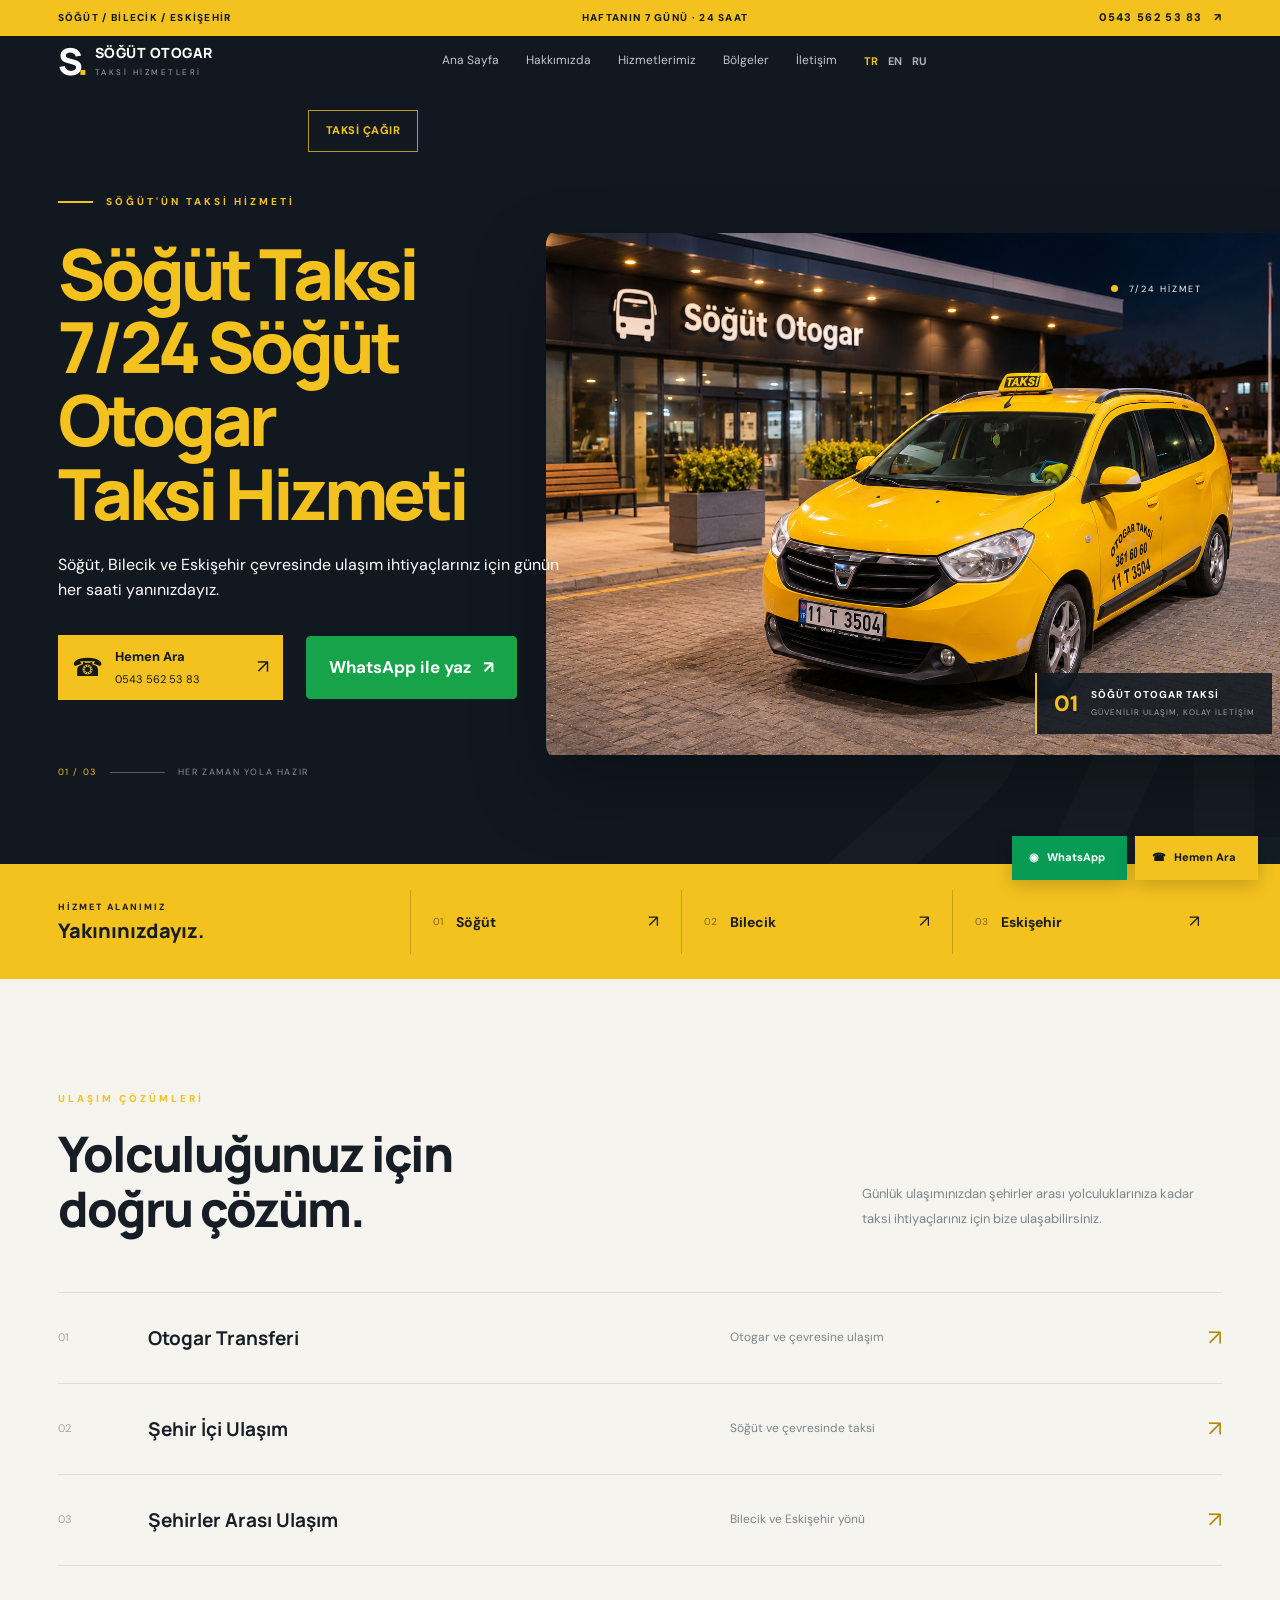
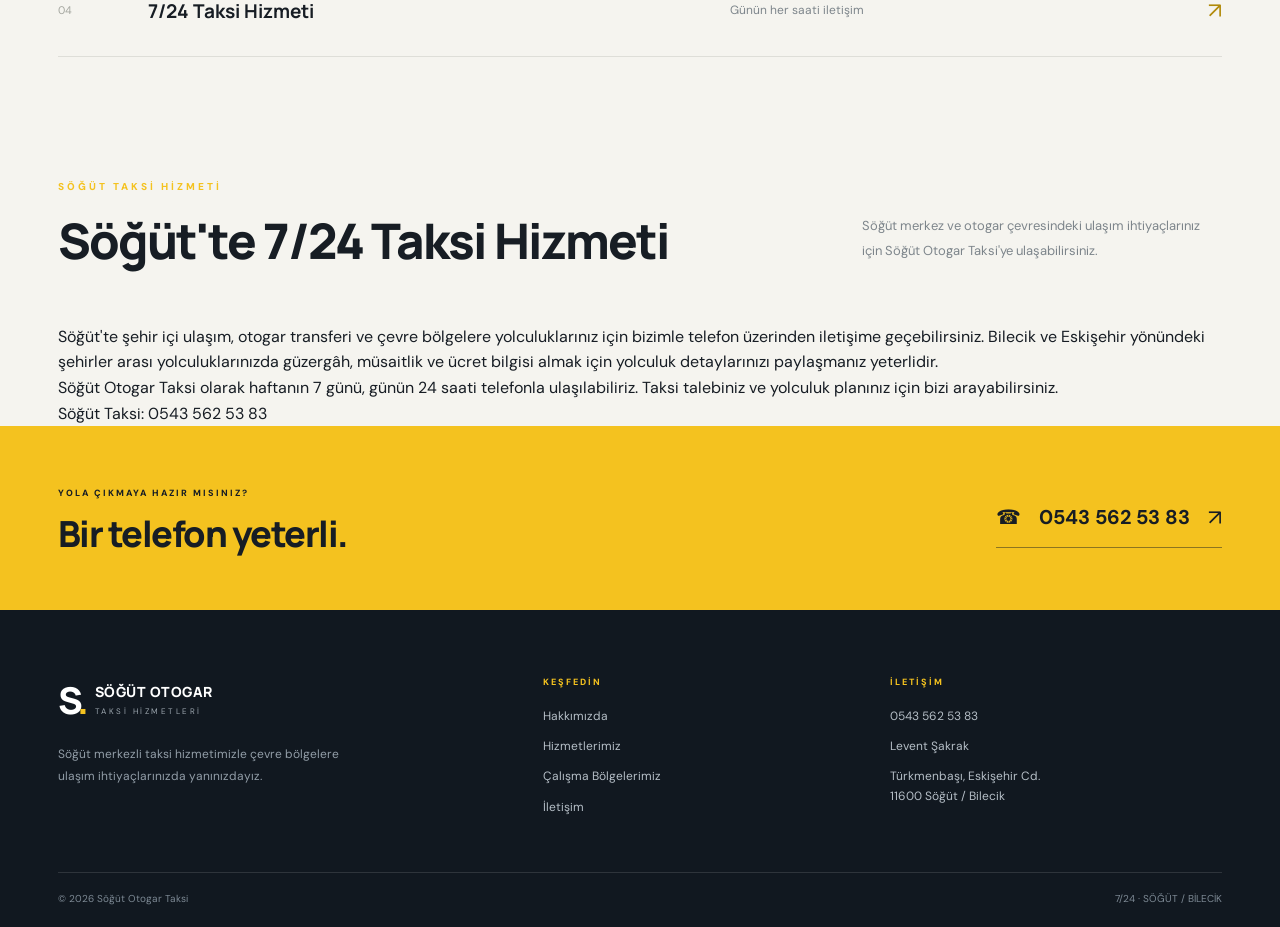
==== commit cbd7e178: "updated site" ====
--- a/index.html
+++ b/index.html
@@ -6,11 +6,11 @@
     <meta name="theme-color" content="#111820" />
 
     <!-- PRIMARY SEO -->
-    <title>Söğüt Otogar Taksi | 7/24 Taksi Hizmeti – Bilecik</title>
+    <title>Söğüt Taksi | Söğüt Otogar Taksi 7/24 – Bilecik</title>
 
     <meta
       name="description"
-      content="Söğüt Otogar Taksi ile 7/24 güvenilir ulaşım. Söğüt, Bilecik ve Eskişehir yönünde otogar transferi, şehir içi ve şehirler arası taksi hizmeti. Hemen arayın: 0543 562 53 83."
+      content="Söğüt Taksi – Söğüt Otogar Taksi olarak 7/24 hizmetinizdeyiz. Söğüt, Bilecik ve Eskişehir yönüne otogar transferi, şehir içi ve şehirler arası ulaşım. Hemen arayın: 0543 562 53 83."
       data-i18n-meta="meta.description"
     />
 
@@ -27,13 +27,13 @@
     <meta
       property="og:title"
       data-i18n-meta="home.pageTitle"
-      content="Söğüt Otogar Taksi | 7/24 Taksi Hizmeti – Bilecik"
+      content="Söğüt Taksi | Söğüt Otogar Taksi 7/24 – Bilecik"
     />
 
     <meta
       property="og:description"
       data-i18n-meta="meta.description"
-      content="Söğüt, Bilecik ve Eskişehir çevresinde 7/24 taksi ve transfer hizmeti."
+      content="Söğüt'te 7/24 taksi hizmeti. Otogar transferi, şehir içi ve şehirler arası ulaşım için bizi arayın."
     />
 
     <meta property="og:url" content="https://sogutotogartaksi.com/" />
@@ -51,13 +51,13 @@
     <meta
       name="twitter:title"
       data-i18n-meta="home.pageTitle"
-      content="Söğüt Otogar Taksi | 7/24 Taksi Hizmeti"
+      content="Söğüt Taksi | Söğüt Otogar Taksi 7/24"
     />
 
     <meta
       name="twitter:description"
       data-i18n-meta="meta.description"
-      content="Söğüt, Bilecik ve Eskişehir çevresinde 7/24 taksi hizmeti."
+      content="Söğüt, Bilecik ve Eskişehir yönünde 7/24 taksi ve transfer hizmeti."
     />
 
     <meta
@@ -72,8 +72,9 @@
         "@type": "LocalBusiness",
         "name": "Söğüt Otogar Taksi",
         "url": "https://sogutotogartaksi.com/",
+        "image": "https://sogutotogartaksi.com/assets/images/hero-taxi.webp",
         "telephone": "+905435625383",
-        "description": "Söğüt, Bilecik ve Eskişehir çevresinde 7/24 taksi, otogar transferi ve şehirler arası ulaşım hizmeti.",
+        "description": "Söğüt'te 7/24 taksi hizmeti. Söğüt Otogar Taksi; otogar transferi, şehir içi ulaşım ve Bilecik ile Eskişehir yönünde şehirler arası ulaşım hizmetleri sunar.",
         "address": {
           "@type": "PostalAddress",
           "streetAddress": "Türkmenbaşı, Eskişehir Cd.",
@@ -96,7 +97,26 @@
             "name": "Eskişehir"
           }
         ],
-        "openingHours": "Mo-Su 00:00-23:59"
+        "openingHoursSpecification": {
+          "@type": "OpeningHoursSpecification",
+          "dayOfWeek": [
+            "Monday",
+            "Tuesday",
+            "Wednesday",
+            "Thursday",
+            "Friday",
+            "Saturday",
+            "Sunday"
+          ],
+          "opens": "00:00",
+          "closes": "23:59"
+        },
+        "contactPoint": {
+          "@type": "ContactPoint",
+          "telephone": "+905435625383",
+          "contactType": "customer service",
+          "availableLanguage": ["Turkish", "English", "Russian"]
+        }
       }
     </script>
 
@@ -137,7 +157,7 @@
 
           <span class="brand-text">
             <strong>SÖĞÜT OTOGAR</strong>
-            <small data-i18n="common.service"> TAKSİ HİZMETLERİ </small>
+            <small data-i18n="common.service">TAKSİ HİZMETLERİ</small>
           </span>
         </a>
 
@@ -218,9 +238,9 @@
             </div>
 
             <h1>
-              <span data-i18n="home.title1">Yolunuz</span><br />
-              <span data-i18n="home.title2">neresi olursa</span><br />
-              <span data-i18n="home.title3">olsun.</span>
+              <span data-i18n="home.title1">Söğüt Taksi</span><br />
+              <span data-i18n="home.title2">7/24 Söğüt Otogar</span><br />
+              <span data-i18n="home.title3">Taksi Hizmeti</span>
             </h1>
 
             <p data-i18n="home.description">
@@ -237,7 +257,7 @@
                 <span class="button-phone">☎</span>
 
                 <span>
-                  <strong data-i18n="common.call"> Hemen Ara </strong>
+                  <strong data-i18n="common.call">Hemen Ara</strong>
 
                   <small>0543 562 53 83</small>
                 </span>
@@ -277,7 +297,7 @@
 
             <img
               src="assets/images/hero-taxi.webp"
-              alt="Söğüt Otogar Taksi aracı – 7/24 taksi hizmeti"
+              alt="Söğüt Otogar Taksi – Söğüt'te 7/24 taksi hizmeti"
               class="hero-taxi-image"
               fetchpriority="high"
               decoding="async"
@@ -306,9 +326,9 @@
       <section class="quick-info">
         <div class="container quick-info-inner">
           <div class="quick-info-title">
-            <span data-i18n="home.area"> HİZMET ALANIMIZ </span>
-
-            <strong data-i18n="home.near"> Yakınınızdayız. </strong>
+            <span data-i18n="home.area">HİZMET ALANIMIZ</span>
+
+            <strong data-i18n="home.near">Yakınınızdayız.</strong>
           </div>
 
           <a href="bolgeler.html" class="location-item">
@@ -412,6 +432,40 @@
         </div>
       </section>
 
+      <!-- LOCAL SEO CONTENT -->
+      <section class="local-seo-content">
+        <div class="container">
+          <div class="section-top">
+            <div>
+              <span class="section-label"> SÖĞÜT TAKSİ HİZMETİ </span>
+
+              <h2>Söğüt'te 7/24 Taksi Hizmeti</h2>
+            </div>
+
+            <p>
+              Söğüt merkez ve otogar çevresindeki ulaşım ihtiyaçlarınız için
+              Söğüt Otogar Taksi'ye ulaşabilirsiniz.
+            </p>
+          </div>
+
+          <p>
+            Söğüt'te şehir içi ulaşım, otogar transferi ve çevre bölgelere
+            yolculuklarınız için bizimle telefon üzerinden iletişime
+            geçebilirsiniz. Bilecik ve Eskişehir yönündeki şehirler arası
+            yolculuklarınızda güzergâh, müsaitlik ve ücret bilgisi almak için
+            yolculuk detaylarınızı paylaşmanız yeterlidir.
+          </p>
+
+          <p>
+            Söğüt Otogar Taksi olarak haftanın 7 günü, günün 24 saati telefonla
+            ulaşılabiliriz. Taksi talebiniz ve yolculuk planınız için bizi
+            arayabilirsiniz.
+          </p>
+
+          <a href="tel:+905435625383"> Söğüt Taksi: 0543 562 53 83 </a>
+        </div>
+      </section>
+
       <!-- CONTACT BANNER -->
       <section class="contact-banner">
         <div class="container contact-banner-inner">
@@ -455,7 +509,7 @@
 
         <!-- FOOTER NAVIGATION -->
         <div class="footer-column">
-          <span data-i18n="common.discover"> KEŞFEDİN </span>
+          <span data-i18n="common.discover">KEŞFEDİN</span>
 
           <a href="hakkimizda.html" data-i18n="nav.about"> Hakkımızda </a>
 
@@ -472,7 +526,7 @@
 
         <!-- FOOTER CONTACT -->
         <div class="footer-column">
-          <span data-i18n="common.contact"> İLETİŞİM </span>
+          <span data-i18n="common.contact">İLETİŞİM</span>
 
           <a href="tel:+905435625383"> 0543 562 53 83 </a>
 
